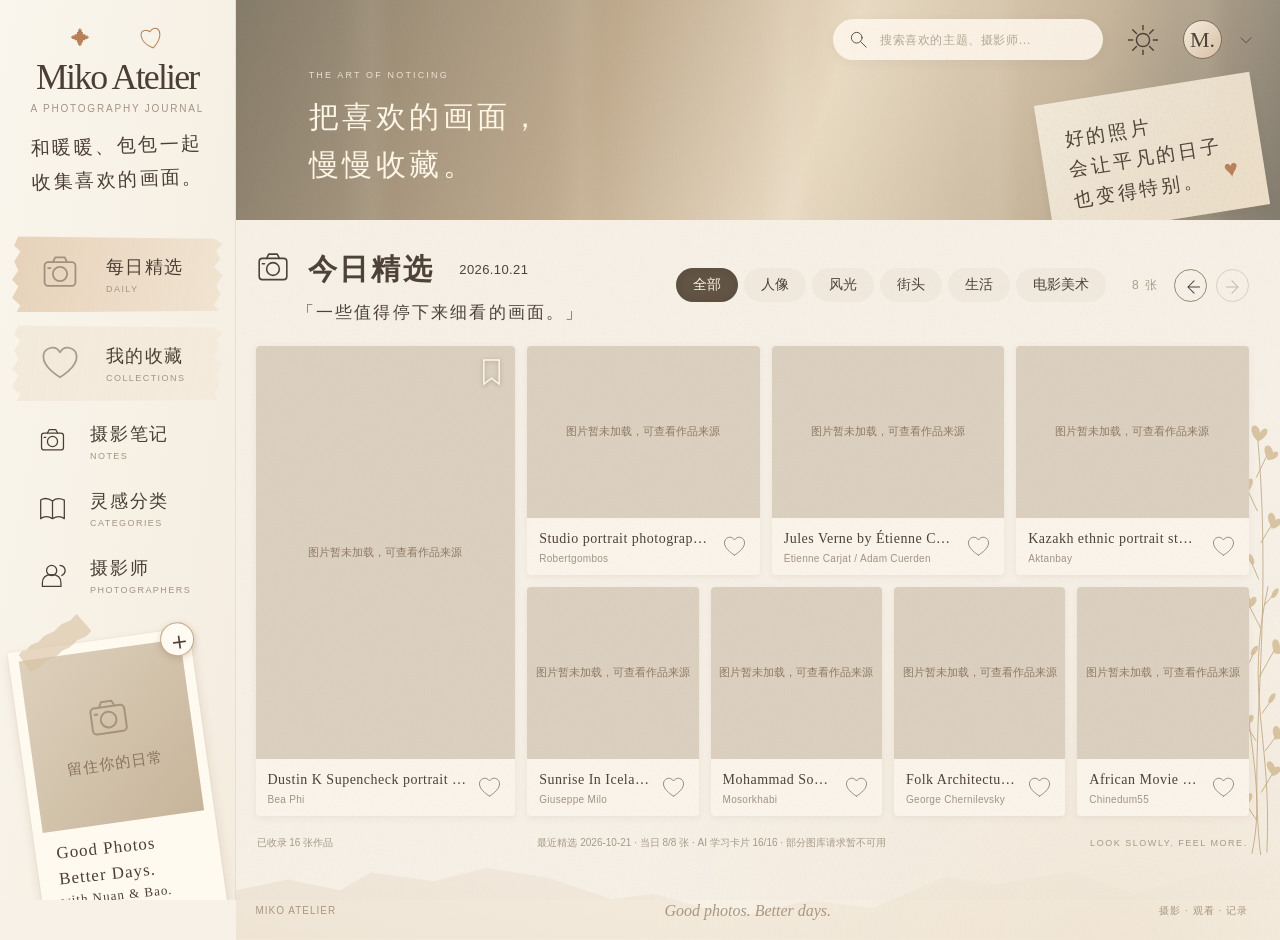
==== assets/v2/index.html @ f5ef1b6b "Publish V2 homepage layout preview alongside existing V1" ====
<!DOCTYPE html>
<html lang="zh-CN">
<head>
<meta charset="utf-8"><meta name="viewport" content="width=device-width,initial-scale=1"><meta name="theme-color" content="#f6f0e5">
<meta name="description" content="Miko Atelier · 和喜欢的画面一起，慢慢积累观看的经验。"><base href="../../">
<title>Miko Atelier — 摄影手账</title><link rel="stylesheet" href="assets/v2.css">
<script defer src="assets/app.js"></script><script defer src="assets/v2.js"></script>
</head>
<body class="atelier-v2">
<a class="skip-link" href="assets/v2/#daily-section">跳转到摄影作品</a>
<header class="mobile-header"><button id="mobile-menu" class="icon-button" aria-label="打开导航" aria-expanded="false"><svg viewBox="0 0 32 32" fill="none" stroke="currentColor" stroke-width="1.5" stroke-linecap="round" stroke-linejoin="round" aria-hidden="true"><path d="M4 8h24M4 16h24M4 24h24"/></svg></button><span>Miko Atelier</span><button id="mobile-archive" class="icon-button" aria-label="打开私人收藏"><svg viewBox="0 0 32 32" fill="none" stroke="currentColor" stroke-width="1.5" stroke-linecap="round" stroke-linejoin="round" aria-hidden="true"><path d="M16 28S2 20 2 11c0-8 10-11 14-4 4-7 14-4 14 4 0 9-14 17-14 17Z"/></svg></button></header>
<button id="sidebar-dismiss" class="sidebar-dismiss" aria-label="关闭导航" hidden></button>
<aside class="sidebar" aria-label="摄影手账导航">
<div class="brand"><div class="brand-sprinkles" aria-hidden="true"><span>✦</span><span>♡</span></div><button class="wordmark" id="scroll-to-gallery">Miko Atelier</button><p class="brand-subtitle">A PHOTOGRAPHY JOURNAL</p><p class="brand-letter">和暖暖、包包一起<br>收集喜欢的画面。</p></div>
<nav class="journal-nav" aria-label="主导航">
<button class="nav-btn active cat-tab" data-tab="daily"><span class="cat-portrait" id="daily-cat"><svg viewBox="0 0 32 32" fill="none" stroke="currentColor" stroke-width="1.5" stroke-linecap="round" stroke-linejoin="round" aria-hidden="true"><rect x="3" y="6" width="26" height="20" rx="3"/><path d="M10 6l2-4h8l2 4M6 11h2"/><circle cx="16" cy="16" r="6"/></svg></span><span class="nav-label">每日精选<small>DAILY</small></span></button>
<button class="nav-btn cat-tab" data-tab="saved"><span class="cat-portrait" id="saved-cat"><svg viewBox="0 0 32 32" fill="none" stroke="currentColor" stroke-width="1.5" stroke-linecap="round" stroke-linejoin="round" aria-hidden="true"><path d="M16 28S2 20 2 11c0-8 10-11 14-4 4-7 14-4 14 4 0 9-14 17-14 17Z"/></svg></span><span class="nav-label">我的收藏<small>COLLECTIONS</small></span><span class="nav-count" id="saved-count"></span></button>
<button class="utility-nav" data-panel="notes"><svg viewBox="0 0 32 32" fill="none" stroke="currentColor" stroke-width="1.5" stroke-linecap="round" stroke-linejoin="round" aria-hidden="true"><rect x="3" y="6" width="26" height="20" rx="3"/><path d="M10 6l2-4h8l2 4M6 11h2"/><circle cx="16" cy="16" r="6"/></svg><span>摄影笔记<small>NOTES</small></span><span class="nav-count" id="notes-count"></span></button>
<button class="utility-nav" data-panel="categories"><svg viewBox="0 0 32 32" fill="none" stroke="currentColor" stroke-width="1.5" stroke-linecap="round" stroke-linejoin="round" aria-hidden="true"><path d="M16 7C10 3 5 4 2 6v22c4-3 9-3 14 0 5-3 10-3 14 0V6c-4-2-9-3-14 1Zm0 0v21"/></svg><span>灵感分类<small>CATEGORIES</small></span></button>
<button class="utility-nav" data-panel="photographers"><svg viewBox="0 0 32 32" fill="none" stroke="currentColor" stroke-width="1.5" stroke-linecap="round" stroke-linejoin="round" aria-hidden="true"><circle cx="15" cy="10" r="6"/><path d="M4 29v-4c0-7 5-10 11-10s11 3 11 10v4ZM25 4c7 1 8 9 2 12"/></svg><span>摄影师<small>PHOTOGRAPHERS</small></span></button>
</nav>
<section class="album" aria-label="本机拍立得相册"><span class="paper-tape" aria-hidden="true"></span><div class="album-frame"><button class="album-image-button" id="album-open" aria-label="添加相册照片"><span class="album-photo-placeholder"><svg viewBox="0 0 32 32" fill="none" stroke="currentColor" stroke-width="1.5" stroke-linecap="round" stroke-linejoin="round" aria-hidden="true"><rect x="3" y="6" width="26" height="20" rx="3"/><path d="M10 6l2-4h8l2 4M6 11h2"/><circle cx="16" cy="16" r="6"/></svg><span>留住你的日常</span></span><img id="album-photo" alt="我的本机相册照片" hidden></button><button class="album-add" id="album-add" aria-label="添加相册照片">＋</button><div class="album-caption">Good Photos<br>Better Days.<small>with Nuan &amp; Bao.</small></div></div><div class="album-tools"><button id="album-prev" class="album-step" aria-label="上一张相册照片">‹</button><span id="album-position">本机相册</span><button id="album-next" class="album-step" aria-label="下一张相册照片">›</button><button id="album-replace" aria-label="更换当前相册照片">更换</button><button id="album-delete" aria-label="删除当前相册照片">删除</button></div><input id="album-input" type="file" accept="image/jpeg,image/png,image/webp,image/gif" multiple hidden><input id="album-replace-input" type="file" accept="image/jpeg,image/png,image/webp,image/gif" hidden></section>
<footer class="sidebar-footer"><span>EST. 2026</span><span>Miko Atelier</span></footer>
</aside>
<main class="workspace">
<section class="cat-banner" aria-label="Miko 摄影手账横幅"><div id="banner-image" class="banner-image"></div><div class="banner-light" aria-hidden="true"></div><div class="banner-motto"><small>THE ART OF NOTICING</small><p>把喜欢的画面，<br><em>慢慢收藏。</em></p></div><div class="top-tools"><label class="search-box"><svg viewBox="0 0 32 32" fill="none" stroke="currentColor" stroke-width="1.5" stroke-linecap="round" stroke-linejoin="round" aria-hidden="true"><circle cx="13" cy="13" r="9"/><path d="m20 20 9 9"/></svg><span class="sr-only">搜索摄影作品、主题或摄影师</span><input type="search" id="journal-search" placeholder="搜索喜欢的主题、摄影师…" autocomplete="off"></label><button class="icon-button theme-toggle" id="theme-toggle" aria-label="切换柔和夜间模式" aria-pressed="false"><svg viewBox="0 0 32 32" fill="none" stroke="currentColor" stroke-width="1.5" stroke-linecap="round" stroke-linejoin="round" aria-hidden="true"><circle cx="16" cy="16" r="7"/><path d="M16 0v5m0 22v5M0 16h5m22 0h5M5 5l4 4m14 14 4 4M5 27l4-4M23 9l4-4"/></svg></button><div class="profile-wrap"><button id="profile-toggle" class="profile-button" aria-label="本机资料与备份" aria-expanded="false"><span class="profile-monogram">M.</span><svg viewBox="0 0 32 32" fill="none" stroke="currentColor" stroke-width="1.5" stroke-linecap="round" stroke-linejoin="round" aria-hidden="true"><path d="m7 12 9 9 9-9"/></svg></button><div id="profile-menu" class="profile-menu" hidden><p>这一本，留在你的浏览器里。</p><button id="backup-export">导出完整私人备份</button><button id="backup-import">恢复私人备份</button><button id="upload-trigger-secondary">添加自己的摄影作品</button><input id="backup-input" type="file" accept="application/json,.json" hidden></div></div></div><aside class="quote-note" aria-label="摄影寄语">好的照片<br>会让平凡的日子<br>也变得特别。<span aria-hidden="true">♥</span></aside></section>
<div class="content-paper"><div class="pressed-flowers" aria-hidden="true"></div>
<section id="daily-section" class="page-panel gallery-section" aria-labelledby="daily-heading"><header class="issue-header"><div class="issue-intro"><div class="issue-title"><svg viewBox="0 0 32 32" fill="none" stroke="currentColor" stroke-width="1.5" stroke-linecap="round" stroke-linejoin="round" aria-hidden="true"><rect x="3" y="6" width="26" height="20" rx="3"/><path d="M10 6l2-4h8l2 4M6 11h2"/><circle cx="16" cy="16" r="6"/></svg><h1 id="daily-heading">今日精选</h1><span id="today-label"></span></div><p class="issue-letter">「一些值得停下来细看的画面。」</p></div><div class="issue-controls"><div class="tabs-line" id="filters" role="group" aria-label="按主题筛选"><button class="filter active" data-filter="all">全部</button><button class="filter" data-filter="portrait">人像</button><button class="filter" data-filter="landscape">风光</button><button class="filter" data-filter="street">街头</button><button class="filter" data-filter="life">生活</button><button class="filter" data-filter="cinema">电影美术</button></div><div class="issue-pagination"><span><span id="total-count">0</span> 张</span><button id="day-prev" class="circle-button" aria-label="上一期精选"><svg viewBox="0 0 32 32" fill="none" stroke="currentColor" stroke-width="1.5" stroke-linecap="round" stroke-linejoin="round" aria-hidden="true"><path d="m19 7-9 9 9 9M10 16h17"/></svg></button><button id="day-next" class="circle-button" aria-label="下一期精选"><svg viewBox="0 0 32 32" fill="none" stroke="currentColor" stroke-width="1.5" stroke-linecap="round" stroke-linejoin="round" aria-hidden="true"><path d="m13 7 9 9-9 9M5 16h17"/></svg></button></div></div></header>
<div id="gallery" class="gallery-grid" aria-live="polite"></div><div id="daily-empty" class="empty-state" hidden><span>✧</span><h2>让目光，稍作停留。</h2><p>这里还没有匹配的作品，试试其他主题或搜索词。</p><button id="clear-search" class="pill-btn">查看本期全部作品</button></div><footer class="issue-footer"><span id="gallery-status"></span><p id="update-status">正在查看今天的来信…</p><span>LOOK SLOWLY. FEEL MORE.</span></footer></section>
<section id="saved-section" class="page-panel archive-section" hidden aria-labelledby="archive-heading"><header class="section-heading"><div><p class="eyebrow">YOUR PERSONAL COLLECTION</p><h1 id="archive-heading">我的收藏 <em>/ Little things I love</em></h1></div><button id="upload-trigger" class="pill-btn dark">＋ 添加自己的照片</button></header><p class="privacy-ribbon">照片、收藏与笔记只保存在当前浏览器。请定期从右上角导出完整备份；私人照片不会自动上传或公开。</p><div class="gallery-grid archive-grid" id="saved-gallery"></div><div id="saved-empty" class="empty-state"><span>♡</span><h2>把打动你的作品，留在这里。</h2><p>收藏每日精选，或添加自己的照片，慢慢形成你的审美档案。</p></div><input type="file" id="file-input" accept="image/*" multiple hidden></section>
<footer class="paper-footer"><span>MIKO ATELIER</span><span>Good photos. Better days.</span><span>摄影 · 观看 · 记录</span></footer>
</div></main>
  <dialog id="study-dialog" class="study-dialog" aria-label="作品详情及学习解析">
    <div class="dialog-layout"><div class="dialog-media"><img id="detail-image" alt="作品预览" /><div class="image-attrib" id="detail-attrib"></div></div><div class="dialog-info"><div class="dialog-top"><span class="eyebrow" id="detail-category">PHOTO STUDY</span><button class="icon-button close-button" id="close-dialog" title="关闭" aria-label="关闭">×</button></div><h2 id="detail-title">作品笔记</h2><p id="detail-subtitle" class="detail-subtitle"></p><div class="detail-actions"><button class="pill-btn outline" id="detail-save" type="button">♡ 收藏作品</button><a id="detail-source" target="_blank" rel="noopener noreferrer" class="source-link">查看作品来源 ↗</a></div>
      <div class="detail-expand"><button class="expand-toggle" type="button" id="analysis-toggle" aria-expanded="false"><span>学习解析 <small> / STUDY NOTES</small></span><span id="toggle-symbol">＋</span></button><div id="analysis-content" hidden><div class="analysis-row"><small>01 / 光线</small><p id="study-lighting"></p></div><div class="analysis-row"><small>02 / 构图</small><p id="study-composition"></p></div><div class="analysis-row"><small>03 / 色彩</small><p id="study-color"></p></div><div class="analysis-row"><small>04 / 实拍启发</small><p id="study-practice"></p></div><p id="analysis-disclaimer" class="analysis-disclaimer"></p></div></div>
      <button type="button" id="delete-upload" class="text-action" hidden>删除这张本机照片</button><div class="manual-analysis" id="manual-analysis" hidden><p>自己的照片留在本机。可复制提示词后，在 ChatGPT 中自行附上这张照片；将得到的 JSON 粘贴回来即可保存学习卡片。当前未启用自动云端分析。</p><button type="button" class="text-action" id="copy-analysis-prompt">复制分析提示词</button><details><summary>粘贴分析结果</summary><label for="analysis-json">学习卡片 JSON</label><textarea id="analysis-json" rows="5" placeholder='{"lighting":"…","composition":"…","color":"…","practice":"…"}'></textarea><button type="button" id="import-analysis" class="pill-btn outline">保存学习卡片</button></details></div><div class="notes-area"><label for="personal-note">我的观察 / YOUR THOUGHTS</label><textarea id="personal-note" placeholder="这张作品为什么打动我？如果是我，会如何拍摄…" rows="4"></textarea><span class="note-save-state" id="note-save-state">内容保存在当前浏览器</span></div>
    </div></div>
  </dialog>
<dialog id="journal-panel" class="journal-panel" aria-labelledby="panel-title"><div class="panel-heading"><h2 id="panel-title"></h2><button id="panel-close" class="icon-button" aria-label="关闭面板">×</button></div><div id="panel-content"></div></dialog>
<div id="toast" class="toast" role="status" aria-live="polite"></div>
</body></html>
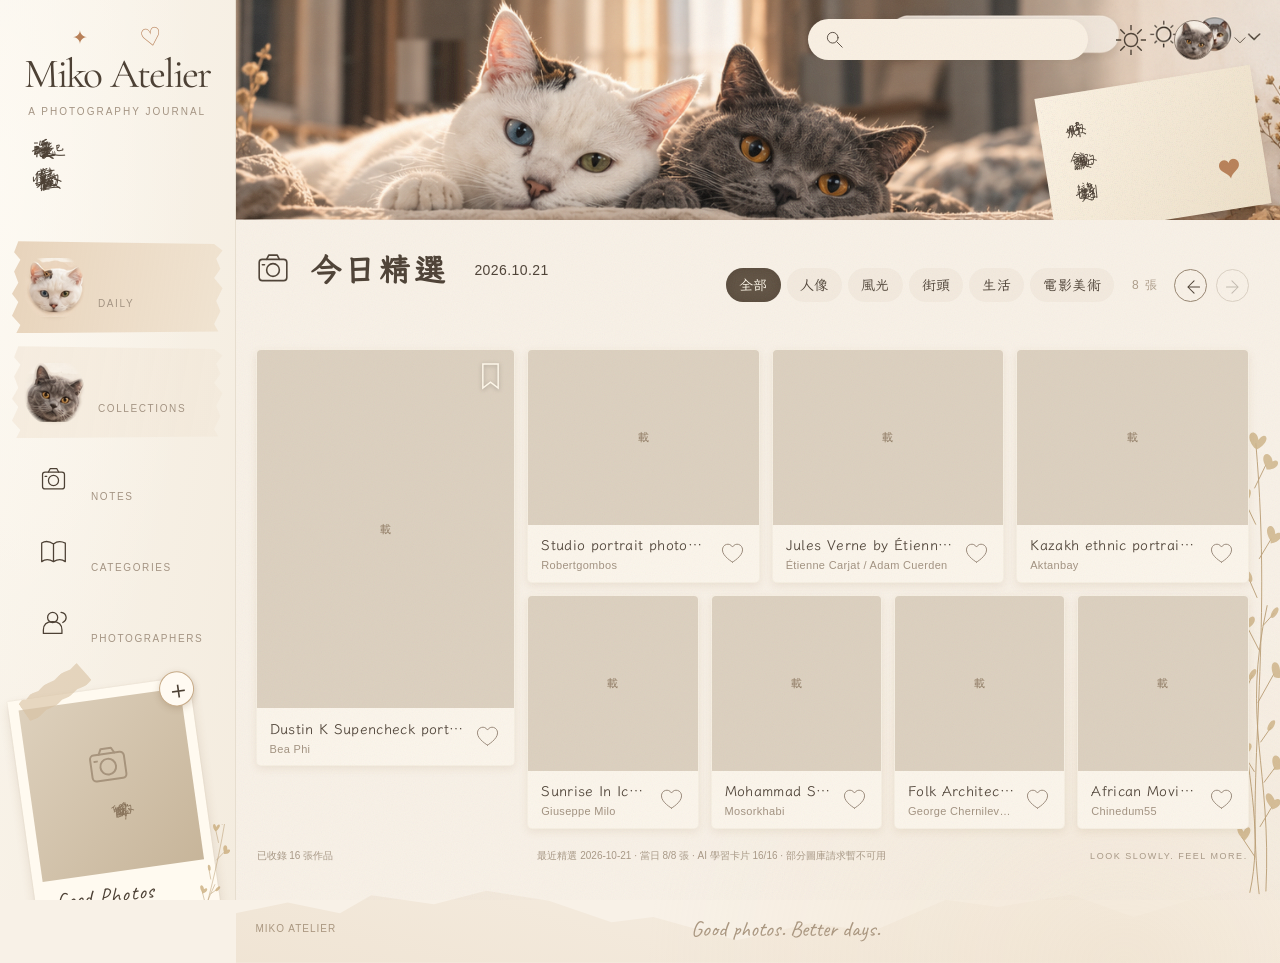
==== commit d1ab3123: "Publish reference-based V2 homepage in Traditional Chinese" ====
--- a/assets/v2/index.html
+++ b/assets/v2/index.html
@@ -1,41 +1,41 @@
 <!DOCTYPE html>
-<html lang="zh-CN">
+<html lang="zh-Hant">
 <head>
 <meta charset="utf-8"><meta name="viewport" content="width=device-width,initial-scale=1"><meta name="theme-color" content="#f6f0e5">
-<meta name="description" content="Miko Atelier · 和喜欢的画面一起，慢慢积累观看的经验。"><base href="../../">
-<title>Miko Atelier — 摄影手账</title><link rel="stylesheet" href="assets/v2.css">
-<script defer src="assets/app.js"></script><script defer src="assets/v2.js"></script>
+<meta name="description" content="Miko Atelier · 和喜歡的畫面一起，慢慢積累觀看的經驗。"><base href="../../">
+<title>Miko Atelier — 攝影手帳</title><link rel="preload" href="assets/fonts/miko-handwritten.woff2" as="font" type="font/woff2" crossorigin><link rel="preload" href="assets/fonts/miko-cormorant.woff2" as="font" type="font/woff2" crossorigin><link rel="stylesheet" href="assets/v2.css?v=20261021c">
+<script defer src="assets/v2-traditional.js"></script><script defer src="assets/v2-core.js"></script><script defer src="assets/v2.js?v=20261021c"></script>
 </head>
 <body class="atelier-v2">
-<a class="skip-link" href="assets/v2/#daily-section">跳转到摄影作品</a>
-<header class="mobile-header"><button id="mobile-menu" class="icon-button" aria-label="打开导航" aria-expanded="false"><svg viewBox="0 0 32 32" fill="none" stroke="currentColor" stroke-width="1.5" stroke-linecap="round" stroke-linejoin="round" aria-hidden="true"><path d="M4 8h24M4 16h24M4 24h24"/></svg></button><span>Miko Atelier</span><button id="mobile-archive" class="icon-button" aria-label="打开私人收藏"><svg viewBox="0 0 32 32" fill="none" stroke="currentColor" stroke-width="1.5" stroke-linecap="round" stroke-linejoin="round" aria-hidden="true"><path d="M16 28S2 20 2 11c0-8 10-11 14-4 4-7 14-4 14 4 0 9-14 17-14 17Z"/></svg></button></header>
-<button id="sidebar-dismiss" class="sidebar-dismiss" aria-label="关闭导航" hidden></button>
-<aside class="sidebar" aria-label="摄影手账导航">
-<div class="brand"><div class="brand-sprinkles" aria-hidden="true"><span>✦</span><span>♡</span></div><button class="wordmark" id="scroll-to-gallery">Miko Atelier</button><p class="brand-subtitle">A PHOTOGRAPHY JOURNAL</p><p class="brand-letter">和暖暖、包包一起<br>收集喜欢的画面。</p></div>
-<nav class="journal-nav" aria-label="主导航">
-<button class="nav-btn active cat-tab" data-tab="daily"><span class="cat-portrait" id="daily-cat"><svg viewBox="0 0 32 32" fill="none" stroke="currentColor" stroke-width="1.5" stroke-linecap="round" stroke-linejoin="round" aria-hidden="true"><rect x="3" y="6" width="26" height="20" rx="3"/><path d="M10 6l2-4h8l2 4M6 11h2"/><circle cx="16" cy="16" r="6"/></svg></span><span class="nav-label">每日精选<small>DAILY</small></span></button>
+<a class="skip-link" href="assets/v2/#daily-section">跳轉到攝影作品</a>
+<header class="mobile-header"><button id="mobile-menu" class="icon-button" aria-label="打開導航" aria-expanded="false"><svg viewBox="0 0 32 32" fill="none" stroke="currentColor" stroke-width="1.5" stroke-linecap="round" stroke-linejoin="round" aria-hidden="true"><path d="M4 8h24M4 16h24M4 24h24"/></svg></button><span>Miko Atelier</span><button id="mobile-archive" class="icon-button" aria-label="打開私人收藏"><svg viewBox="0 0 32 32" fill="none" stroke="currentColor" stroke-width="1.5" stroke-linecap="round" stroke-linejoin="round" aria-hidden="true"><path d="M16 28S2 20 2 11c0-8 10-11 14-4 4-7 14-4 14 4 0 9-14 17-14 17Z"/></svg></button></header>
+<button id="sidebar-dismiss" class="sidebar-dismiss" aria-label="關閉導航" hidden></button>
+<aside class="sidebar" aria-label="攝影手帳導航">
+<div class="brand"><div class="brand-sprinkles" aria-hidden="true"><span>✦</span><span>♡</span></div><button class="wordmark" id="scroll-to-gallery">Miko Atelier</button><p class="brand-subtitle">A PHOTOGRAPHY JOURNAL</p><p class="brand-letter">和暖暖、包包一起<br>收集喜歡的畫面。</p></div>
+<nav class="journal-nav" aria-label="主導航">
+<button class="nav-btn active cat-tab" data-tab="daily"><span class="cat-portrait" id="daily-cat"><svg viewBox="0 0 32 32" fill="none" stroke="currentColor" stroke-width="1.5" stroke-linecap="round" stroke-linejoin="round" aria-hidden="true"><rect x="3" y="6" width="26" height="20" rx="3"/><path d="M10 6l2-4h8l2 4M6 11h2"/><circle cx="16" cy="16" r="6"/></svg></span><span class="nav-label">每日精選<small>DAILY</small></span></button>
 <button class="nav-btn cat-tab" data-tab="saved"><span class="cat-portrait" id="saved-cat"><svg viewBox="0 0 32 32" fill="none" stroke="currentColor" stroke-width="1.5" stroke-linecap="round" stroke-linejoin="round" aria-hidden="true"><path d="M16 28S2 20 2 11c0-8 10-11 14-4 4-7 14-4 14 4 0 9-14 17-14 17Z"/></svg></span><span class="nav-label">我的收藏<small>COLLECTIONS</small></span><span class="nav-count" id="saved-count"></span></button>
-<button class="utility-nav" data-panel="notes"><svg viewBox="0 0 32 32" fill="none" stroke="currentColor" stroke-width="1.5" stroke-linecap="round" stroke-linejoin="round" aria-hidden="true"><rect x="3" y="6" width="26" height="20" rx="3"/><path d="M10 6l2-4h8l2 4M6 11h2"/><circle cx="16" cy="16" r="6"/></svg><span>摄影笔记<small>NOTES</small></span><span class="nav-count" id="notes-count"></span></button>
-<button class="utility-nav" data-panel="categories"><svg viewBox="0 0 32 32" fill="none" stroke="currentColor" stroke-width="1.5" stroke-linecap="round" stroke-linejoin="round" aria-hidden="true"><path d="M16 7C10 3 5 4 2 6v22c4-3 9-3 14 0 5-3 10-3 14 0V6c-4-2-9-3-14 1Zm0 0v21"/></svg><span>灵感分类<small>CATEGORIES</small></span></button>
-<button class="utility-nav" data-panel="photographers"><svg viewBox="0 0 32 32" fill="none" stroke="currentColor" stroke-width="1.5" stroke-linecap="round" stroke-linejoin="round" aria-hidden="true"><circle cx="15" cy="10" r="6"/><path d="M4 29v-4c0-7 5-10 11-10s11 3 11 10v4ZM25 4c7 1 8 9 2 12"/></svg><span>摄影师<small>PHOTOGRAPHERS</small></span></button>
+<button class="utility-nav" data-panel="notes"><svg viewBox="0 0 32 32" fill="none" stroke="currentColor" stroke-width="1.5" stroke-linecap="round" stroke-linejoin="round" aria-hidden="true"><rect x="3" y="6" width="26" height="20" rx="3"/><path d="M10 6l2-4h8l2 4M6 11h2"/><circle cx="16" cy="16" r="6"/></svg><span>攝影筆記<small>NOTES</small></span><span class="nav-count" id="notes-count"></span></button>
+<button class="utility-nav" data-panel="categories"><svg viewBox="0 0 32 32" fill="none" stroke="currentColor" stroke-width="1.5" stroke-linecap="round" stroke-linejoin="round" aria-hidden="true"><path d="M16 7C10 3 5 4 2 6v22c4-3 9-3 14 0 5-3 10-3 14 0V6c-4-2-9-3-14 1Zm0 0v21"/></svg><span>靈感分類<small>CATEGORIES</small></span></button>
+<button class="utility-nav" data-panel="photographers"><svg viewBox="0 0 32 32" fill="none" stroke="currentColor" stroke-width="1.5" stroke-linecap="round" stroke-linejoin="round" aria-hidden="true"><circle cx="15" cy="10" r="6"/><path d="M4 29v-4c0-7 5-10 11-10s11 3 11 10v4ZM25 4c7 1 8 9 2 12"/></svg><span>攝影師<small>PHOTOGRAPHERS</small></span></button>
 </nav>
-<section class="album" aria-label="本机拍立得相册"><span class="paper-tape" aria-hidden="true"></span><div class="album-frame"><button class="album-image-button" id="album-open" aria-label="添加相册照片"><span class="album-photo-placeholder"><svg viewBox="0 0 32 32" fill="none" stroke="currentColor" stroke-width="1.5" stroke-linecap="round" stroke-linejoin="round" aria-hidden="true"><rect x="3" y="6" width="26" height="20" rx="3"/><path d="M10 6l2-4h8l2 4M6 11h2"/><circle cx="16" cy="16" r="6"/></svg><span>留住你的日常</span></span><img id="album-photo" alt="我的本机相册照片" hidden></button><button class="album-add" id="album-add" aria-label="添加相册照片">＋</button><div class="album-caption">Good Photos<br>Better Days.<small>with Nuan &amp; Bao.</small></div></div><div class="album-tools"><button id="album-prev" class="album-step" aria-label="上一张相册照片">‹</button><span id="album-position">本机相册</span><button id="album-next" class="album-step" aria-label="下一张相册照片">›</button><button id="album-replace" aria-label="更换当前相册照片">更换</button><button id="album-delete" aria-label="删除当前相册照片">删除</button></div><input id="album-input" type="file" accept="image/jpeg,image/png,image/webp,image/gif" multiple hidden><input id="album-replace-input" type="file" accept="image/jpeg,image/png,image/webp,image/gif" hidden></section>
+<section class="album" aria-label="本機拍立得相冊"><span class="paper-tape" aria-hidden="true"></span><div class="album-frame"><button class="album-image-button" id="album-open" aria-label="添加相冊照片"><span class="album-photo-placeholder"><svg viewBox="0 0 32 32" fill="none" stroke="currentColor" stroke-width="1.5" stroke-linecap="round" stroke-linejoin="round" aria-hidden="true"><rect x="3" y="6" width="26" height="20" rx="3"/><path d="M10 6l2-4h8l2 4M6 11h2"/><circle cx="16" cy="16" r="6"/></svg><span>留住你的日常</span></span><img id="album-photo" alt="我的本機相冊照片" hidden></button><button class="album-add" id="album-add" aria-label="添加相冊照片">＋</button><div class="album-caption">Good Photos<br>Better Days.<small>with Nuan &amp; Bao.</small></div></div><div class="album-tools"><button id="album-prev" class="album-step" aria-label="上一張相冊照片">‹</button><span id="album-position">本機相冊</span><button id="album-next" class="album-step" aria-label="下一張相冊照片">›</button><button id="album-replace" aria-label="更換當前相冊照片">更換</button><button id="album-delete" aria-label="刪除當前相冊照片">刪除</button></div><input id="album-input" type="file" accept="image/jpeg,image/png,image/webp,image/gif" multiple hidden><input id="album-replace-input" type="file" accept="image/jpeg,image/png,image/webp,image/gif" hidden></section>
 <footer class="sidebar-footer"><span>EST. 2026</span><span>Miko Atelier</span></footer>
 </aside>
 <main class="workspace">
-<section class="cat-banner" aria-label="Miko 摄影手账横幅"><div id="banner-image" class="banner-image"></div><div class="banner-light" aria-hidden="true"></div><div class="banner-motto"><small>THE ART OF NOTICING</small><p>把喜欢的画面，<br><em>慢慢收藏。</em></p></div><div class="top-tools"><label class="search-box"><svg viewBox="0 0 32 32" fill="none" stroke="currentColor" stroke-width="1.5" stroke-linecap="round" stroke-linejoin="round" aria-hidden="true"><circle cx="13" cy="13" r="9"/><path d="m20 20 9 9"/></svg><span class="sr-only">搜索摄影作品、主题或摄影师</span><input type="search" id="journal-search" placeholder="搜索喜欢的主题、摄影师…" autocomplete="off"></label><button class="icon-button theme-toggle" id="theme-toggle" aria-label="切换柔和夜间模式" aria-pressed="false"><svg viewBox="0 0 32 32" fill="none" stroke="currentColor" stroke-width="1.5" stroke-linecap="round" stroke-linejoin="round" aria-hidden="true"><circle cx="16" cy="16" r="7"/><path d="M16 0v5m0 22v5M0 16h5m22 0h5M5 5l4 4m14 14 4 4M5 27l4-4M23 9l4-4"/></svg></button><div class="profile-wrap"><button id="profile-toggle" class="profile-button" aria-label="本机资料与备份" aria-expanded="false"><span class="profile-monogram">M.</span><svg viewBox="0 0 32 32" fill="none" stroke="currentColor" stroke-width="1.5" stroke-linecap="round" stroke-linejoin="round" aria-hidden="true"><path d="m7 12 9 9 9-9"/></svg></button><div id="profile-menu" class="profile-menu" hidden><p>这一本，留在你的浏览器里。</p><button id="backup-export">导出完整私人备份</button><button id="backup-import">恢复私人备份</button><button id="upload-trigger-secondary">添加自己的摄影作品</button><input id="backup-input" type="file" accept="application/json,.json" hidden></div></div></div><aside class="quote-note" aria-label="摄影寄语">好的照片<br>会让平凡的日子<br>也变得特别。<span aria-hidden="true">♥</span></aside></section>
+<section class="cat-banner has-cat-photo" aria-label="Miko 攝影手帳橫幅"><div id="banner-image" class="banner-image"><svg class="reference-banner" viewBox="283 0 1253 260" preserveAspectRatio="xMidYMid slice" role="img" aria-label="暖暖與包包依偎在一起"><defs><filter id="paper-soft"><feGaussianBlur stdDeviation="3"/></filter><clipPath id="banner-ui"><rect x="1058" y="8" width="282" height="58" rx="29"/><rect x="1364" y="10" width="172" height="58"/><rect x="1250" y="83" width="286" height="190"/></clipPath><mask id="cat-label-one" maskUnits="userSpaceOnUse"><rect x="482" y="47" width="81" height="75" fill="white" filter="url(#paper-soft)"/></mask><mask id="cat-label-two" maskUnits="userSpaceOnUse"><rect x="957" y="63" width="76" height="62" fill="white" filter="url(#paper-soft)"/></mask></defs><image href="assets/brand/banner-reference.png" x="283" y="0" width="1253" height="260"/><g mask="url(#cat-label-one)"><image href="assets/brand/banner-reference.png" x="283" y="0" width="1253" height="260" transform="translate(103 4)" filter="url(#paper-soft)"/></g><g mask="url(#cat-label-two)"><image href="assets/brand/banner-reference.png" x="283" y="0" width="1253" height="260" transform="translate(-174 -8)" filter="url(#paper-soft)"/></g></svg><svg class="reference-banner-mobile" viewBox="460 0 600 260" preserveAspectRatio="xMidYMid slice" role="img" aria-label="暖暖與包包依偎在一起"><defs><filter id="mobile-paper-soft"><feGaussianBlur stdDeviation="3"/></filter><clipPath id="mobile-banner-ui"><rect x="1058" y="8" width="282" height="58" rx="29"/><rect x="1364" y="10" width="172" height="58"/><rect x="1250" y="83" width="286" height="190"/></clipPath><mask id="mobile-cat-label-one" maskUnits="userSpaceOnUse"><rect x="482" y="47" width="81" height="75" fill="white" filter="url(#mobile-paper-soft)"/></mask><mask id="mobile-cat-label-two" maskUnits="userSpaceOnUse"><rect x="957" y="63" width="76" height="62" fill="white" filter="url(#mobile-paper-soft)"/></mask></defs><image href="assets/brand/banner-reference.png" x="283" y="0" width="1253" height="260"/><g mask="url(#mobile-cat-label-one)"><image href="assets/brand/banner-reference.png" x="283" y="0" width="1253" height="260" transform="translate(103 4)" filter="url(#mobile-paper-soft)"/></g><g mask="url(#mobile-cat-label-two)"><image href="assets/brand/banner-reference.png" x="283" y="0" width="1253" height="260" transform="translate(-174 -8)" filter="url(#mobile-paper-soft)"/></g></svg></div><div class="banner-light" aria-hidden="true"></div><div class="banner-motto"><small>THE ART OF NOTICING</small><p>把喜歡的畫面，<br><em>慢慢收藏。</em></p></div><div class="top-tools"><label class="search-box"><svg viewBox="0 0 32 32" fill="none" stroke="currentColor" stroke-width="1.5" stroke-linecap="round" stroke-linejoin="round" aria-hidden="true"><circle cx="13" cy="13" r="9"/><path d="m20 20 9 9"/></svg><span class="sr-only">搜索攝影作品、主題或攝影師</span><input type="search" id="journal-search" placeholder="搜索喜歡的主題、攝影師…" autocomplete="off"></label><button class="icon-button theme-toggle" id="theme-toggle" aria-label="切換柔和夜間模式" aria-pressed="false"><svg viewBox="0 0 32 32" fill="none" stroke="currentColor" stroke-width="1.5" stroke-linecap="round" stroke-linejoin="round" aria-hidden="true"><circle cx="16" cy="16" r="7"/><path d="M16 0v5m0 22v5M0 16h5m22 0h5M5 5l4 4m14 14 4 4M5 27l4-4M23 9l4-4"/></svg></button><div class="profile-wrap"><button id="profile-toggle" class="profile-button" aria-label="本機資料與備份" aria-expanded="false"><span class="profile-monogram reference-avatar" aria-hidden="true"></span><svg viewBox="0 0 32 32" fill="none" stroke="currentColor" stroke-width="1.5" stroke-linecap="round" stroke-linejoin="round" aria-hidden="true"><path d="m7 12 9 9 9-9"/></svg></button><div id="profile-menu" class="profile-menu" hidden><p>這一本，留在你的瀏覽器裏。</p><button id="backup-export">導出完整私人備份</button><button id="backup-import">恢復私人備份</button><button id="upload-trigger-secondary">添加自己的攝影作品</button><input id="backup-input" type="file" accept="application/json,.json" hidden></div></div></div><aside class="quote-note" aria-label="攝影寄語">好的照片<br>會讓平凡的日子<br>也變得特別。<span aria-hidden="true">♥</span></aside></section>
 <div class="content-paper"><div class="pressed-flowers" aria-hidden="true"></div>
-<section id="daily-section" class="page-panel gallery-section" aria-labelledby="daily-heading"><header class="issue-header"><div class="issue-intro"><div class="issue-title"><svg viewBox="0 0 32 32" fill="none" stroke="currentColor" stroke-width="1.5" stroke-linecap="round" stroke-linejoin="round" aria-hidden="true"><rect x="3" y="6" width="26" height="20" rx="3"/><path d="M10 6l2-4h8l2 4M6 11h2"/><circle cx="16" cy="16" r="6"/></svg><h1 id="daily-heading">今日精选</h1><span id="today-label"></span></div><p class="issue-letter">「一些值得停下来细看的画面。」</p></div><div class="issue-controls"><div class="tabs-line" id="filters" role="group" aria-label="按主题筛选"><button class="filter active" data-filter="all">全部</button><button class="filter" data-filter="portrait">人像</button><button class="filter" data-filter="landscape">风光</button><button class="filter" data-filter="street">街头</button><button class="filter" data-filter="life">生活</button><button class="filter" data-filter="cinema">电影美术</button></div><div class="issue-pagination"><span><span id="total-count">0</span> 张</span><button id="day-prev" class="circle-button" aria-label="上一期精选"><svg viewBox="0 0 32 32" fill="none" stroke="currentColor" stroke-width="1.5" stroke-linecap="round" stroke-linejoin="round" aria-hidden="true"><path d="m19 7-9 9 9 9M10 16h17"/></svg></button><button id="day-next" class="circle-button" aria-label="下一期精选"><svg viewBox="0 0 32 32" fill="none" stroke="currentColor" stroke-width="1.5" stroke-linecap="round" stroke-linejoin="round" aria-hidden="true"><path d="m13 7 9 9-9 9M5 16h17"/></svg></button></div></div></header>
-<div id="gallery" class="gallery-grid" aria-live="polite"></div><div id="daily-empty" class="empty-state" hidden><span>✧</span><h2>让目光，稍作停留。</h2><p>这里还没有匹配的作品，试试其他主题或搜索词。</p><button id="clear-search" class="pill-btn">查看本期全部作品</button></div><footer class="issue-footer"><span id="gallery-status"></span><p id="update-status">正在查看今天的来信…</p><span>LOOK SLOWLY. FEEL MORE.</span></footer></section>
-<section id="saved-section" class="page-panel archive-section" hidden aria-labelledby="archive-heading"><header class="section-heading"><div><p class="eyebrow">YOUR PERSONAL COLLECTION</p><h1 id="archive-heading">我的收藏 <em>/ Little things I love</em></h1></div><button id="upload-trigger" class="pill-btn dark">＋ 添加自己的照片</button></header><p class="privacy-ribbon">照片、收藏与笔记只保存在当前浏览器。请定期从右上角导出完整备份；私人照片不会自动上传或公开。</p><div class="gallery-grid archive-grid" id="saved-gallery"></div><div id="saved-empty" class="empty-state"><span>♡</span><h2>把打动你的作品，留在这里。</h2><p>收藏每日精选，或添加自己的照片，慢慢形成你的审美档案。</p></div><input type="file" id="file-input" accept="image/*" multiple hidden></section>
-<footer class="paper-footer"><span>MIKO ATELIER</span><span>Good photos. Better days.</span><span>摄影 · 观看 · 记录</span></footer>
+<section id="daily-section" class="page-panel gallery-section" aria-labelledby="daily-heading"><header class="issue-header"><div class="issue-intro"><div class="issue-title"><svg viewBox="0 0 32 32" fill="none" stroke="currentColor" stroke-width="1.5" stroke-linecap="round" stroke-linejoin="round" aria-hidden="true"><rect x="3" y="6" width="26" height="20" rx="3"/><path d="M10 6l2-4h8l2 4M6 11h2"/><circle cx="16" cy="16" r="6"/></svg><h1 id="daily-heading">今日精選</h1><span id="today-label"></span></div><p class="issue-letter">「一些值得停下來細看的畫面。」</p></div><div class="issue-controls"><div class="tabs-line" id="filters" role="group" aria-label="按主題篩選"><button class="filter active" data-filter="all">全部</button><button class="filter" data-filter="portrait">人像</button><button class="filter" data-filter="landscape">風光</button><button class="filter" data-filter="street">街頭</button><button class="filter" data-filter="life">生活</button><button class="filter" data-filter="cinema">電影美術</button></div><div class="issue-pagination"><span><span id="total-count">0</span> 張</span><button id="day-prev" class="circle-button" aria-label="上一期精選"><svg viewBox="0 0 32 32" fill="none" stroke="currentColor" stroke-width="1.5" stroke-linecap="round" stroke-linejoin="round" aria-hidden="true"><path d="m19 7-9 9 9 9M10 16h17"/></svg></button><button id="day-next" class="circle-button" aria-label="下一期精選"><svg viewBox="0 0 32 32" fill="none" stroke="currentColor" stroke-width="1.5" stroke-linecap="round" stroke-linejoin="round" aria-hidden="true"><path d="m13 7 9 9-9 9M5 16h17"/></svg></button></div></div></header>
+<div id="gallery" class="gallery-grid" aria-live="polite"></div><div id="daily-empty" class="empty-state" hidden><span>✧</span><h2>讓目光，稍作停留。</h2><p>這裏還沒有匹配的作品，試試其他主題或搜索詞。</p><button id="clear-search" class="pill-btn">查看本期全部作品</button></div><footer class="issue-footer"><span id="gallery-status"></span><p id="update-status">正在查看今天的來信…</p><span>LOOK SLOWLY. FEEL MORE.</span></footer></section>
+<section id="saved-section" class="page-panel archive-section" hidden aria-labelledby="archive-heading"><header class="section-heading"><div><p class="eyebrow">YOUR PERSONAL COLLECTION</p><h1 id="archive-heading">我的收藏 <em>/ Little things I love</em></h1></div><button id="upload-trigger" class="pill-btn dark">＋ 添加自己的照片</button></header><p class="privacy-ribbon">照片、收藏與筆記只保存在當前瀏覽器。請定期從右上角導出完整備份；私人照片不會自動上傳或公開。</p><div class="gallery-grid archive-grid" id="saved-gallery"></div><div id="saved-empty" class="empty-state"><span>♡</span><h2>把打動你的作品，留在這裏。</h2><p>收藏每日精選，或添加自己的照片，慢慢形成你的審美檔案。</p></div><input type="file" id="file-input" accept="image/*" multiple hidden></section>
+<footer class="paper-footer"><span>MIKO ATELIER</span><span>Good photos. Better days.</span><span>攝影 · 觀看 · 記錄</span></footer>
 </div></main>
-  <dialog id="study-dialog" class="study-dialog" aria-label="作品详情及学习解析">
-    <div class="dialog-layout"><div class="dialog-media"><img id="detail-image" alt="作品预览" /><div class="image-attrib" id="detail-attrib"></div></div><div class="dialog-info"><div class="dialog-top"><span class="eyebrow" id="detail-category">PHOTO STUDY</span><button class="icon-button close-button" id="close-dialog" title="关闭" aria-label="关闭">×</button></div><h2 id="detail-title">作品笔记</h2><p id="detail-subtitle" class="detail-subtitle"></p><div class="detail-actions"><button class="pill-btn outline" id="detail-save" type="button">♡ 收藏作品</button><a id="detail-source" target="_blank" rel="noopener noreferrer" class="source-link">查看作品来源 ↗</a></div>
-      <div class="detail-expand"><button class="expand-toggle" type="button" id="analysis-toggle" aria-expanded="false"><span>学习解析 <small> / STUDY NOTES</small></span><span id="toggle-symbol">＋</span></button><div id="analysis-content" hidden><div class="analysis-row"><small>01 / 光线</small><p id="study-lighting"></p></div><div class="analysis-row"><small>02 / 构图</small><p id="study-composition"></p></div><div class="analysis-row"><small>03 / 色彩</small><p id="study-color"></p></div><div class="analysis-row"><small>04 / 实拍启发</small><p id="study-practice"></p></div><p id="analysis-disclaimer" class="analysis-disclaimer"></p></div></div>
-      <button type="button" id="delete-upload" class="text-action" hidden>删除这张本机照片</button><div class="manual-analysis" id="manual-analysis" hidden><p>自己的照片留在本机。可复制提示词后，在 ChatGPT 中自行附上这张照片；将得到的 JSON 粘贴回来即可保存学习卡片。当前未启用自动云端分析。</p><button type="button" class="text-action" id="copy-analysis-prompt">复制分析提示词</button><details><summary>粘贴分析结果</summary><label for="analysis-json">学习卡片 JSON</label><textarea id="analysis-json" rows="5" placeholder='{"lighting":"…","composition":"…","color":"…","practice":"…"}'></textarea><button type="button" id="import-analysis" class="pill-btn outline">保存学习卡片</button></details></div><div class="notes-area"><label for="personal-note">我的观察 / YOUR THOUGHTS</label><textarea id="personal-note" placeholder="这张作品为什么打动我？如果是我，会如何拍摄…" rows="4"></textarea><span class="note-save-state" id="note-save-state">内容保存在当前浏览器</span></div>
+  <dialog id="study-dialog" class="study-dialog" aria-label="作品詳情及學習解析">
+    <div class="dialog-layout"><div class="dialog-media"><img id="detail-image" alt="作品預覽" /><div class="image-attrib" id="detail-attrib"></div></div><div class="dialog-info"><div class="dialog-top"><span class="eyebrow" id="detail-category">PHOTO STUDY</span><button class="icon-button close-button" id="close-dialog" title="關閉" aria-label="關閉">×</button></div><h2 id="detail-title">作品筆記</h2><p id="detail-subtitle" class="detail-subtitle"></p><div class="detail-actions"><button class="pill-btn outline" id="detail-save" type="button">♡ 收藏作品</button><a id="detail-source" target="_blank" rel="noopener noreferrer" class="source-link">查看作品來源 ↗</a></div>
+      <div class="detail-expand"><button class="expand-toggle" type="button" id="analysis-toggle" aria-expanded="false"><span>學習解析 <small> / STUDY NOTES</small></span><span id="toggle-symbol">＋</span></button><div id="analysis-content" hidden><div class="analysis-row"><small>01 / 光線</small><p id="study-lighting"></p></div><div class="analysis-row"><small>02 / 構圖</small><p id="study-composition"></p></div><div class="analysis-row"><small>03 / 色彩</small><p id="study-color"></p></div><div class="analysis-row"><small>04 / 實拍啓發</small><p id="study-practice"></p></div><p id="analysis-disclaimer" class="analysis-disclaimer"></p></div></div>
+      <button type="button" id="delete-upload" class="text-action" hidden>刪除這張本機照片</button><div class="manual-analysis" id="manual-analysis" hidden><p>自己的照片留在本機。可複製提示詞後，在 ChatGPT 中自行附上這張照片；將得到的 JSON 粘貼回來即可保存學習卡片。當前未啓用自動雲端分析。</p><button type="button" class="text-action" id="copy-analysis-prompt">複製分析提示詞</button><details><summary>粘貼分析結果</summary><label for="analysis-json">學習卡片 JSON</label><textarea id="analysis-json" rows="5" placeholder='{"lighting":"…","composition":"…","color":"…","practice":"…"}'></textarea><button type="button" id="import-analysis" class="pill-btn outline">保存學習卡片</button></details></div><div class="notes-area"><label for="personal-note">我的觀察 / YOUR THOUGHTS</label><textarea id="personal-note" placeholder="這張作品爲什麼打動我？如果是我，會如何拍攝…" rows="4"></textarea><span class="note-save-state" id="note-save-state">內容保存在當前瀏覽器</span></div>
     </div></div>
   </dialog>
-<dialog id="journal-panel" class="journal-panel" aria-labelledby="panel-title"><div class="panel-heading"><h2 id="panel-title"></h2><button id="panel-close" class="icon-button" aria-label="关闭面板">×</button></div><div id="panel-content"></div></dialog>
+<dialog id="journal-panel" class="journal-panel" aria-labelledby="panel-title"><div class="panel-heading"><h2 id="panel-title"></h2><button id="panel-close" class="icon-button" aria-label="關閉面板">×</button></div><div id="panel-content"></div></dialog>
 <div id="toast" class="toast" role="status" aria-live="polite"></div>
 </body></html>
